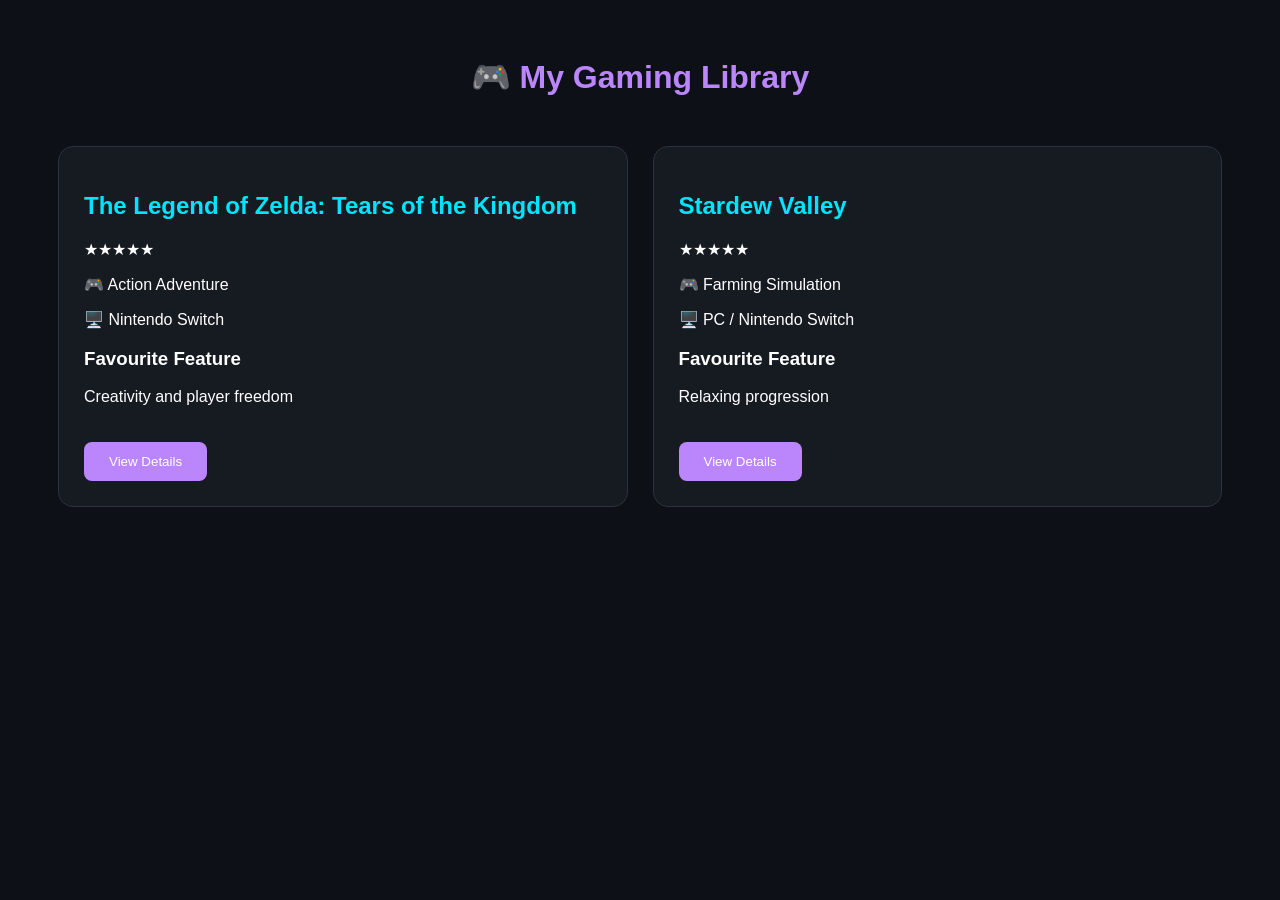
==== game-library/index.html @ e106593b "added games library" ====
<head>
    <meta charset="UTF-8">
    <meta name="viewport" content="width=device-width, initial-scale=1.0">
    <title>My Gaming Library</title>

    <link rel="stylesheet" href="style.css">
</head>

<body>

<h1>🎮 My Gaming Library</h1>

<div id="games-container"></div>

<script src="games.js"></script>
<script src="script.js"></script>

</body>
---- game-library/style.css ----
body {

    background: #0D1117;

    color: white;

    font-family: Poppins, sans-serif;

    padding: 50px;

}

h1 {

    text-align: center;

    color: #BB86FC;

}

#games-container {

    display: grid;

    grid-template-columns: repeat(auto-fit, minmax(300px, 1fr));

    gap: 25px;

    margin-top: 50px;

}

.game-card {

    background: #161B22;

    padding: 25px;

    border-radius: 15px;

    border: 1px solid #2d333b;

    transition: .3s;

}

.game-card:hover {

    transform: translateY(-8px);

    box-shadow: 0 0 25px #00E5FF;

}

.game-card h2 {

    color: #00E5FF;

}

.game-card button {

    background: #BB86FC;

    color: white;

    border: none;

    padding: 12px 25px;

    border-radius: 8px;

    cursor: pointer;

    margin-top: 20px;

}

.game-card button:hover {

    background: #00E5FF;

    color: #0D1117;

}
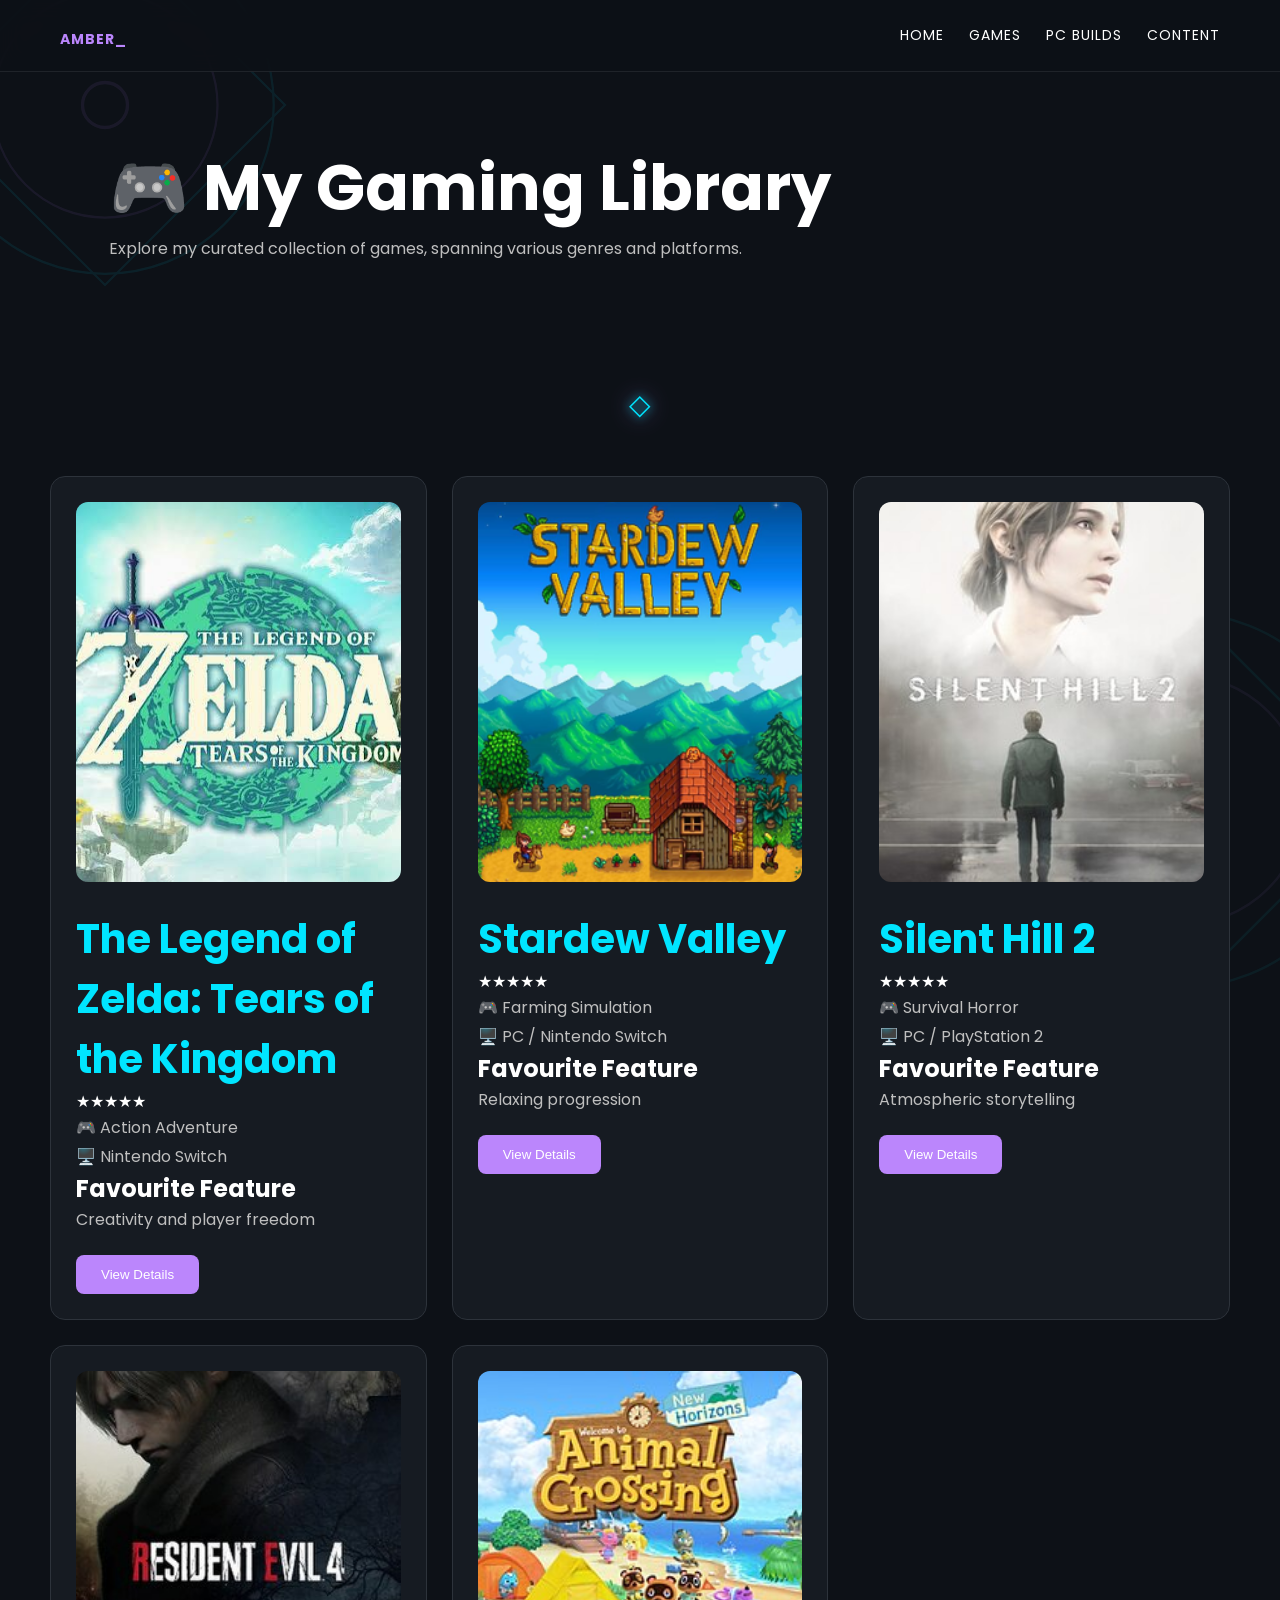
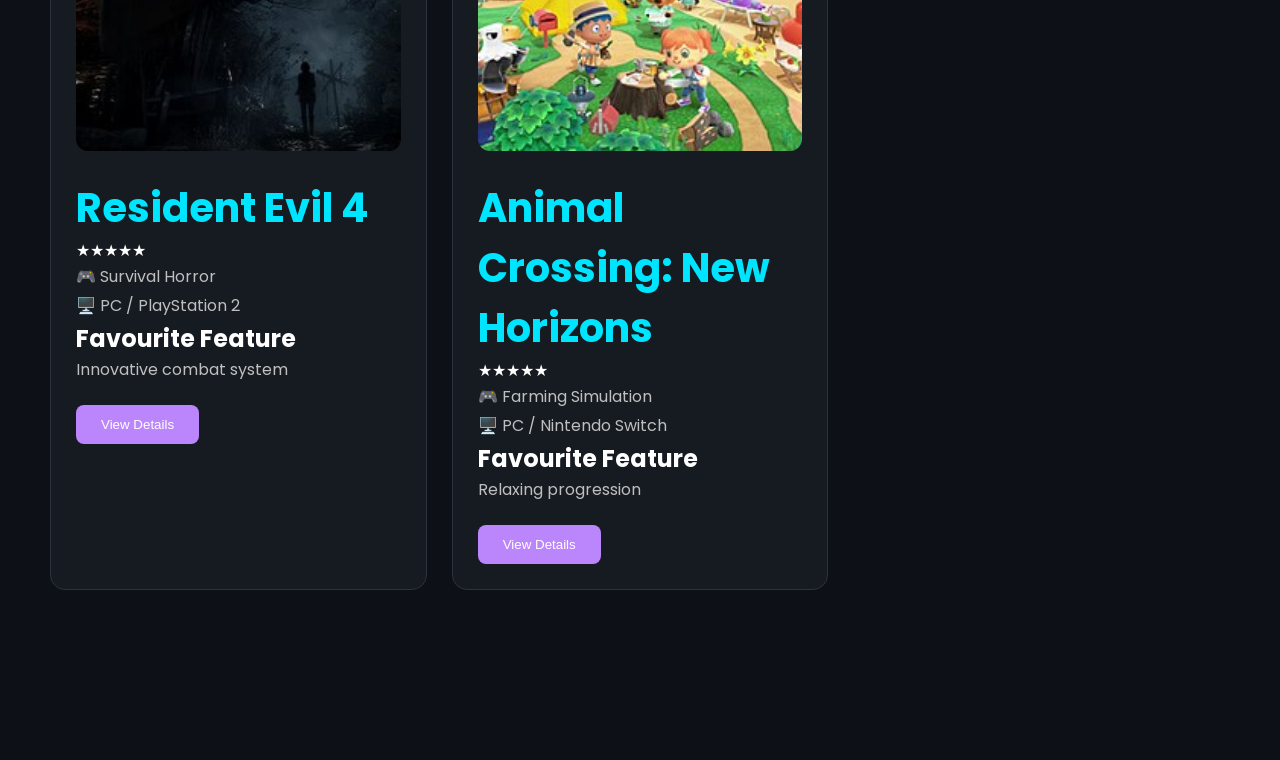
==== commit 8fb61306: "version 2 new css layout" ====
--- a/game-library/index.html
+++ b/game-library/index.html
@@ -1,18 +1,45 @@
+<!DOCTYPE html>
+<html lang="en">
+
 <head>
     <meta charset="UTF-8">
     <meta name="viewport" content="width=device-width, initial-scale=1.0">
-    <title>My Gaming Library</title>
-
+    <title>Amber Smith</title>
+    <link rel="preconnect" href="https://fonts.googleapis.com">
+    <link rel="preconnect" href="https://fonts.gstatic.com" crossorigin>
+    <link href="https://fonts.googleapis.com/css2?family=Poppins:wght@300;500;700&display=swap" rel="stylesheet">
+    <link rel="stylesheet" href="../css/global.css">
+    <link rel="stylesheet" href="../css/components.css">
+    <link rel="stylesheet" href="../css/animations.css">
+    <link rel="stylesheet" href="../css/responsive.css">
     <link rel="stylesheet" href="style.css">
 </head>
 
 <body>
+<nav>
+    <h3><a href="../index.html">AMBER_</a></h3>
 
-<h1>🎮 My Gaming Library</h1>
+    <div>
+        <a href="../index.html">Home</a>
+        <a href="../game-library/index.html">Games</a>
+        <a href="../pc-builds/index.html">PC Builds</a>
+        <a href="../immersive-content/index.html">Content</a>
+    </div>
+</nav>
+    <main>
+        <header class="page-header">
+            <div class="container">
+                <h1>🎮 My Gaming Library</h1>
+                <p>Explore my curated collection of games, spanning various genres and platforms.</p>
+        </header>
 
-<div id="games-container"></div>
+        <section class="games-section">
+            <div id="games-container"></div>
+        </section>
 
-<script src="games.js"></script>
-<script src="script.js"></script>
+        <script src="games.js"></script>
+        <script src="script.js"></script>
+    </main>
 
-</body>
+</html>
+</body>
--- a/css/global.css
+++ b/css/global.css
@@ -0,0 +1,261 @@
+:root {
+    --bg: #0D1117;
+    --surface: #161B22;
+    --surface2: #1b222c;
+    --purple: #BB86FC;
+    --cyan: #00E5FF;
+    --text: #F5F5F5;
+    --grey: #BFBFBF;
+    --border: #2d333b;
+    --radius: 18px;
+}
+
+/* Base */
+* {
+    margin: 0;
+    padding: 0;
+    box-sizing: border-box;
+}
+
+/* Google Font */
+body {
+    margin: 0;
+    background: radial-gradient(circle at top, #1a1033 0%, #0D1117 45%);
+    color: #F5F5F5;
+    font-family: 'Poppins', sans-serif;
+}
+
+
+html {
+    scroll-behavior: smooth;
+}
+
+
+/* Typography */
+h1 {
+    font-size: 4rem;
+}
+
+h2 {
+    font-size: 2.5rem;
+}
+
+h3 {
+    font-size: 1.5rem;
+}
+
+p {
+    line-height: 1.8;
+    color: var(--grey);
+}
+
+a {
+    color: inherit;
+    text-decoration: none;
+}
+
+
+/* Navigation */
+nav {
+    display: flex;
+    justify-content: space-between;
+    align-items: center;
+    padding: 18px 60px;
+    position: fixed;
+    top: 0;
+    left: 0;
+    width: 100%;
+    background: rgba(13, 17, 23, .85);
+    backdrop-filter: blur(12px);
+    border-bottom: 1px solid rgba(255, 255, 255, .08);
+    z-index: 1000;
+}
+
+nav h3 {
+    margin: 0;
+}
+
+nav h3 a {
+    color: var(--purple);
+    text-decoration: none;
+}
+
+nav div {
+    display: flex;
+    gap: 25px;
+}
+
+nav a {
+    color: white;
+    text-decoration: none;
+    font-size: 14px;
+    letter-spacing: 1px;
+    text-transform: uppercase;
+    transition: .3s;
+}
+
+nav a:hover {
+    color: var(--cyan);
+}
+
+nav ul {
+    display: flex;
+    gap: 35px;
+    list-style: none;
+}
+
+nav ul li a {
+    position: relative;
+    color: white;
+    transition: .3s;
+}
+
+nav ul li a:hover {
+    color: var(--cyan);
+}
+
+nav ul li a::after {
+    content: "";
+    position: absolute;
+    left: 0;
+    bottom: -6px;
+    width: 0;
+    height: 2px;
+    background: var(--cyan);
+    transition: .3s;
+}
+
+nav ul li a:hover::after {
+    width: 100%;
+}
+
+main {
+    padding-top: 90px;
+}
+
+footer {
+    text-align: center;
+    padding: 40px;
+    background: #0D1117;
+    color: #888;
+    border-top: 1px solid #2d333b;
+}
+
+
+/* Buttons */
+.button {
+    display: inline-flex;
+    align-items: center;
+    justify-content: center;
+    padding: 14px 34px;
+    background: var(--purple);
+    border-radius: 10px;
+    font-weight: 500;
+    transition: .3s;
+    color: white;
+}
+
+.button:hover {
+    background: var(--cyan);
+    color: #0D1117;
+    transform: translateY(-4px);
+    box-shadow: 0 0 25px rgba(0, 229, 255, .5);
+}
+
+
+.secondary {
+    background: transparent;
+    border: 1px solid var(--purple);
+}
+
+.secondary:hover {
+    background: var(--purple);
+    color: white;
+}
+
+/* Container */
+.container {
+    width: min(1200px, 90%);
+    margin: 0 auto;
+}
+
+
+/* Section */
+
+section {
+    padding: 120px 0;
+    position: relative;
+    overflow: hidden;
+}
+
+.section-title {
+    text-align: center;
+    font-size: 2.3rem;
+    color: var(--cyan);
+    margin-bottom: 50px;
+}
+
+section.show {
+    opacity: 1;
+    transform: translateY(0);
+}
+
+/* Section Divider */
+section:not(.hero):before {
+    content: "◇";
+    display: block;
+    text-align: center;
+    font-size: 28px;
+    color: var(--cyan);
+    margin-bottom: 40px;
+    text-shadow:
+        0 0 10px var(--cyan),
+        0 0 25px var(--purple);
+}
+
+
+body::before {
+    content: "";
+    position: fixed;
+    top: -120px;
+    left: -120px;
+    width: 450px;
+    height: 450px;
+    background: url("../images/sigils/sigil-corner.svg");
+    background-size: contain;
+    background-repeat: no-repeat;
+    opacity: .08;
+    pointer-events: none;
+    z-index: -1;
+    animation: sigilFloat 12s ease-in-out infinite;
+}
+
+
+body::after {
+    content: "";
+    position: fixed;
+    bottom: -150px;
+    right: -150px;
+    width: 500px;
+    height: 500px;
+    background: url("../images/sigils/sigil-corner.svg");
+    background-size: contain;
+    background-repeat: no-repeat;
+    opacity: .06;
+    pointer-events: none;
+    z-index: -1;
+    animation: sigilFloat 15s ease-in-out infinite reverse;
+}
+
+
+@keyframes sigilFloat {
+
+    0%,
+    100% {
+        transform: translateY(0) rotate(0deg);
+    }
+
+    50% {
+        transform: translateY(20px) rotate(8deg);
+    }
+}
--- a/game-library/style.css
+++ b/game-library/style.css
@@ -1,85 +1,52 @@
 body {
-
     background: #0D1117;
-
     color: white;
-
     font-family: Poppins, sans-serif;
-
     padding: 50px;
-
-}
-
-h1 {
-
-    text-align: center;
-
-    color: #BB86FC;
-
 }
 
 #games-container {
-
     display: grid;
-
     grid-template-columns: repeat(auto-fit, minmax(300px, 1fr));
-
     gap: 25px;
-
     margin-top: 50px;
-
 }
 
 .game-card {
-
     background: #161B22;
-
     padding: 25px;
-
     border-radius: 15px;
-
     border: 1px solid #2d333b;
-
     transition: .3s;
-
 }
 
 .game-card:hover {
-
     transform: translateY(-8px);
-
     box-shadow: 0 0 25px #00E5FF;
-
 }
 
+.game-card img{
+width:100%;
+height:380px;
+object-fit:cover;
+border-radius:12px;
+margin-bottom:20px;
+}
 .game-card h2 {
-
     color: #00E5FF;
-
 }
 
 .game-card button {
-
     background: #BB86FC;
-
     color: white;
-
     border: none;
-
     padding: 12px 25px;
-
     border-radius: 8px;
-
     cursor: pointer;
-
     margin-top: 20px;
-
 }
 
 .game-card button:hover {
-
     background: #00E5FF;
-
     color: #0D1117;
-
 }
